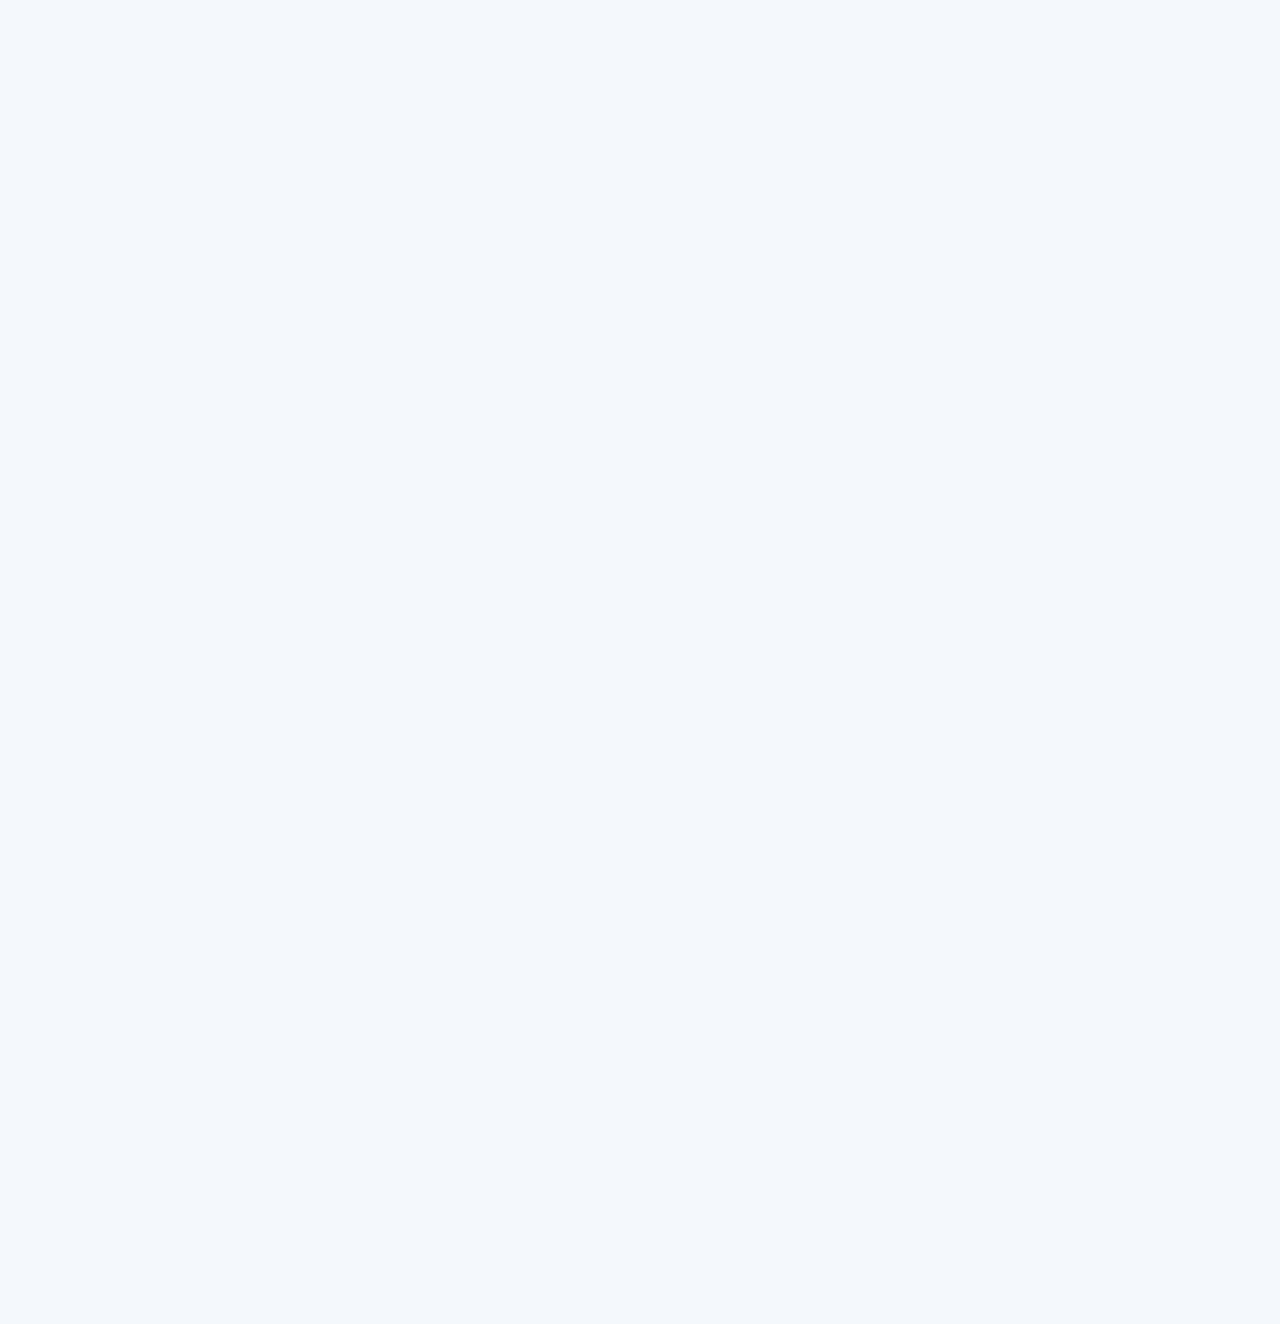
==== index.html @ 19a6a224 "Show remaining full simulation attempts on dashboard" ====
<!doctype html><html lang="ar" dir="rtl"><head><meta charset="utf-8"><meta http-equiv="Cache-Control" content="no-cache, no-store, must-revalidate"><meta name="viewport" content="width=device-width,initial-scale=1"><title>محاكي القدرات</title><script src="https://cdn.jsdelivr.net/npm/@supabase/supabase-js@2"></script><script src="supabase-config.js"></script><style>*{box-sizing:border-box}body{margin:0;background:#f4f8fc;color:#102a56;font-family:system-ui,-apple-system,"Segoe UI",Tahoma,sans-serif}.app{visibility:hidden;max-width:1050px;margin:auto;padding:18px}.app.ready{visibility:visible}.top{display:flex;justify-content:space-between;align-items:center;gap:18px;padding:10px 6px 22px}.student{display:flex;align-items:center;gap:11px;color:#102a56;text-decoration:none}.avatar{width:54px;height:54px;border-radius:50%;background:#dcecff;display:grid;place-items:center;font-size:27px}.student b,.brand b{display:block;font-size:21px}.student small,.brand small{color:#66758f;font-size:15px}.studentName{font-size:13px;color:#173866;margin-top:3px;font-weight:700}.brand{display:flex;align-items:center;gap:12px;text-align:left;direction:ltr}.logo{width:62px;height:62px;border-radius:17px;background:#0f4b91;color:#fff;display:grid;place-items:center;font-size:34px;font-weight:900}.panel{background:#fff;border:1px solid #dbe6f1;border-radius:22px;padding:22px;margin-bottom:18px;box-shadow:0 6px 22px rgba(30,70,120,.05)}.panel h1,.panel h2{margin:0 0 7px}.lead{color:#66758f;margin:0 0 20px}.cards{display:grid;grid-template-columns:1fr 1fr;gap:14px}.card{position:relative;border-radius:18px;padding:22px 18px;border:1px solid #d7e5f5;text-align:center;background:#f1f7ff;display:flex;flex-direction:column}.training{background:#effbf5;border-color:#caeedb}.quick{background:#fff9eb;border-color:#f4dfa4}.results{background:#f7f4ff;border-color:#ddd3fb}.subscribe{background:#fff4f6;border-color:#f4cbd4;grid-column:1/-1}.icon{height:48px;display:flex;align-items:center;justify-content:center;font-size:40px;line-height:1;margin:0 auto 5px}.card h2{font-size:23px;margin:7px 0}.card p{color:#64748b;margin:5px 0 17px;line-height:1.7}.allowance{display:none;margin:-7px 0 14px;font-size:13px;font-weight:900;color:#168153}.allowance.show{display:block}.allowance.zero{color:#c62828}.btn{display:block;padding:13px;border-radius:12px;background:#164f94;color:#fff;text-decoration:none;font-weight:800;font-size:17px;margin-top:auto}.btn.disabled{background:#94a3b8;pointer-events:none}.training .btn{background:#168153}.quick .btn{background:#c68400}.results .btn{background:#5433a6}.subscribe .btn{background:#d92d4f}.badge{position:absolute;top:12px;left:12px;padding:6px 9px;border-radius:999px;font-size:12px;font-weight:900}.badge.pending{visibility:hidden}.paid{background:#e9324e;color:#fff}.free,.unlocked{background:#14a166;color:#fff}.subHead{display:flex;justify-content:space-between;align-items:center;gap:10px}.status{padding:7px 12px;border-radius:999px;background:#eef2f7;font-weight:800}.status.active{background:#dcfce7;color:#166534}.subGrid{display:grid;grid-template-columns:1fr 1fr;gap:12px;margin-top:17px}.subItem{background:#f7faff;border:1px solid #deebf7;border-radius:14px;padding:15px}.subItem small{display:block;color:#718096;margin-bottom:5px}.subNote{margin:16px 0 0;color:#66758f}footer{text-align:center;padding:5px 0 25px}footer a{color:#8290a5;text-decoration:none;font-size:13px}@media(max-width:650px){.app{padding:12px}.top{padding:6px 2px 15px}.brand b{font-size:18px}.brand small{font-size:12px}.logo{width:50px;height:50px;font-size:28px}.student b{font-size:17px}.avatar{width:46px;height:46px}.panel{padding:15px;border-radius:18px}.cards{gap:9px}.card{padding:18px 10px 12px}.card h2{font-size:17px}.card p{font-size:13px;margin-bottom:12px}.allowance{font-size:11px;margin:-5px 0 10px}.icon{height:38px;font-size:31px;margin-bottom:5px}.btn{font-size:14px;padding:11px 7px}.badge{font-size:10px;top:8px;left:8px}.subGrid{grid-template-columns:1fr 1fr}}</style></head><body><main id="app" class="app"><header class="top"><a class="student" href="account.html"><span class="avatar">👤</span><span><b>مرحباً بك</b><div id="studentName" class="studentName">الطالب</div><small>حالة اشتراك الطالب</small></span></a><div class="brand"><span class="logo">▥</span><span><b>محاكي القدرات</b><small>تدرّب بذكاء لتحقيق طموحك</small></span></div></header><section class="panel"><h1>ابدأ الاختبار والتدريب</h1><p class="lead">اختر ما يناسبك وابدأ رحلتك نحو التفوق.</p><div class="cards"><article class="card"><span id="mockBadge" class="badge pending"></span><div class="icon">📝</div><h2>المحاكاة الكاملة</h2><p>٩٦ سؤالًا · ١٠٠ دقيقة<br>محاكاة لاختبار القدرات الحقيقي</p><div id="mockAllowance" class="allowance"></div><a id="mockBtn" class="btn" href="exam-v29.html?v=27&type=mock&total=96&minutes=100&fresh=1">ابدأ المحاكاة الكاملة</a></article><article class="card training"><span id="trainingBadge" class="badge pending"></span><div class="icon">🎯</div><h2>التدريب القصير</h2><p>٣٠ سؤالًا<br>تدريب تفاعلي مع الحلول المباشرة</p><a class="btn" href="training.html?v=2026090710">ابدأ التدريب القصير</a></article><article class="card quick"><span class="badge free">✓ مجاني</span><div class="icon">⚡</div><h2>التجربة السريعة</h2><p>٨ أسئلة · ٥ دقائق<br>تجربة مجانية</p><a class="btn" href="exam-v29.html?v=27&type=mock&total=8&minutes=5&mode=devquick&fresh=1">ابدأ التجربة السريعة</a></article><article class="card results"><div class="icon">📊</div><h2>النتائج السابقة</h2><p>شاهد درجات اختباراتك السابقة<br>وتابع مستوى تقدمك</p><a class="btn" href="student-results.html">عرض النتائج</a></article><article class="card subscribe"><div class="icon">👑</div><h2>باقات الاشتراك</h2><p>اختر الباقة الشهرية المناسبة لك: الأساسية أو المتقدمة أو الاحترافية.</p><a class="btn" href="subscription.html">عرض الباقات</a></article></div></section><section class="panel"><div class="subHead"><div><h2>الاشتراك الحالي</h2><span id="subText" class="lead">جاري تحميل بيانات الاشتراك...</span></div><span id="status" class="status">—</span></div><div class="subGrid"><div class="subItem"><small>الخطة الحالية</small><b id="plan">—</b></div><div class="subItem"><small>تاريخ الانتهاء</small><b id="ends">—</b></div></div><p id="subNote" class="subNote"></p></section><footer><a href="admin.html">دخول المالك</a></footer></main><script>(async()=>{const db=window.getQudratSupabase();const {data:{session}}=await db.auth.getSession();if(!session||session.user?.is_anonymous){location.replace('login.html');return}const user=session.user;const cacheKey='qudrat-sub-'+user.id;const plans={free:'مجاني',monthly:'شهري',quarterly:'٣ أشهر',yearly:'سنوي',basic:'الأساسية',advanced:'المتقدمة',pro:'الاحترافية'};function paintSub(s){const active=s?.status==='active'&&(!s.ends_at||new Date(s.ends_at)>new Date());for(const id of ['mockBadge','trainingBadge']){const el=document.getElementById(id);el.textContent=active?'🔓 مشترك':'🔒 للمشتركين';el.className='badge '+(active?'unlocked':'paid')}document.getElementById('status').textContent=active?'فعّال':'غير مشترك';document.getElementById('status').className='status'+(active?' active':'');document.getElementById('plan').textContent=plans[s?.plan]||'مجاني';document.getElementById('ends').textContent=s?.ends_at?new Intl.DateTimeFormat('ar-SA',{dateStyle:'medium'}).format(new Date(s.ends_at)):'—';document.getElementById('subText').textContent=active?'اشتراكك فعّال':'يمكنك استخدام التجربة المجانية';document.getElementById('subNote').textContent=active?'يمكنك استخدام مزايا باقتك طوال فترة الاشتراك.':'اختر إحدى الباقات الشهرية للوصول إلى المحاكاة الكاملة والتدريب.'}function paintAllowance(a){const el=document.getElementById('mockAllowance'),btn=document.getElementById('mockBtn');el.className='allowance';btn.classList.remove('disabled');if(a?.unlimited){el.textContent='محاولات غير محدودة';el.classList.add('show');return}if(a?.plan==='advanced'){const r=Number(a.remaining||0);el.textContent=`متبقي ${r} من ٤ محاولات`;el.classList.add('show');if(r<=0){el.classList.add('zero');btn.classList.add('disabled');if(a.next_reset){const d=new Intl.DateTimeFormat('ar-SA',{dateStyle:'medium',timeStyle:'short'}).format(new Date(a.next_reset));el.textContent=`انتهت المحاولات · تتجدد ${d}`}}return}if(a?.plan==='basic'){el.textContent='المحاكاة الكاملة متاحة في المتقدمة والاحترافية';el.classList.add('show');btn.classList.add('disabled')}}let cached=null;try{cached=JSON.parse(localStorage.getItem(cacheKey)||'null')}catch(e){}if(cached)paintSub(cached);let name=user.user_metadata?.full_name||user.user_metadata?.name||(user.email||'الطالب').split('@')[0];document.getElementById('studentName').textContent=name;document.getElementById('app').classList.add('ready');const profilePromise=db.from('student_profiles').select('*').eq('user_id',user.id).maybeSingle();const subPromise=db.from('subscriptions').select('status,plan,ends_at').eq('user_id',user.id).maybeSingle();const allowancePromise=db.rpc('full_mock_allowance_status');const [profileResult,subResult,allowanceResult]=await Promise.all([profilePromise,subPromise,allowancePromise]);const p=profileResult.data;if(p){name=p.full_name||p.name||name;document.getElementById('studentName').textContent=name}const s=subResult.data;paintSub(s);if(!allowanceResult.error)paintAllowance(allowanceResult.data);try{if(s)localStorage.setItem(cacheKey,JSON.stringify(s));else localStorage.removeItem(cacheKey)}catch(e){}})();</script></body></html>
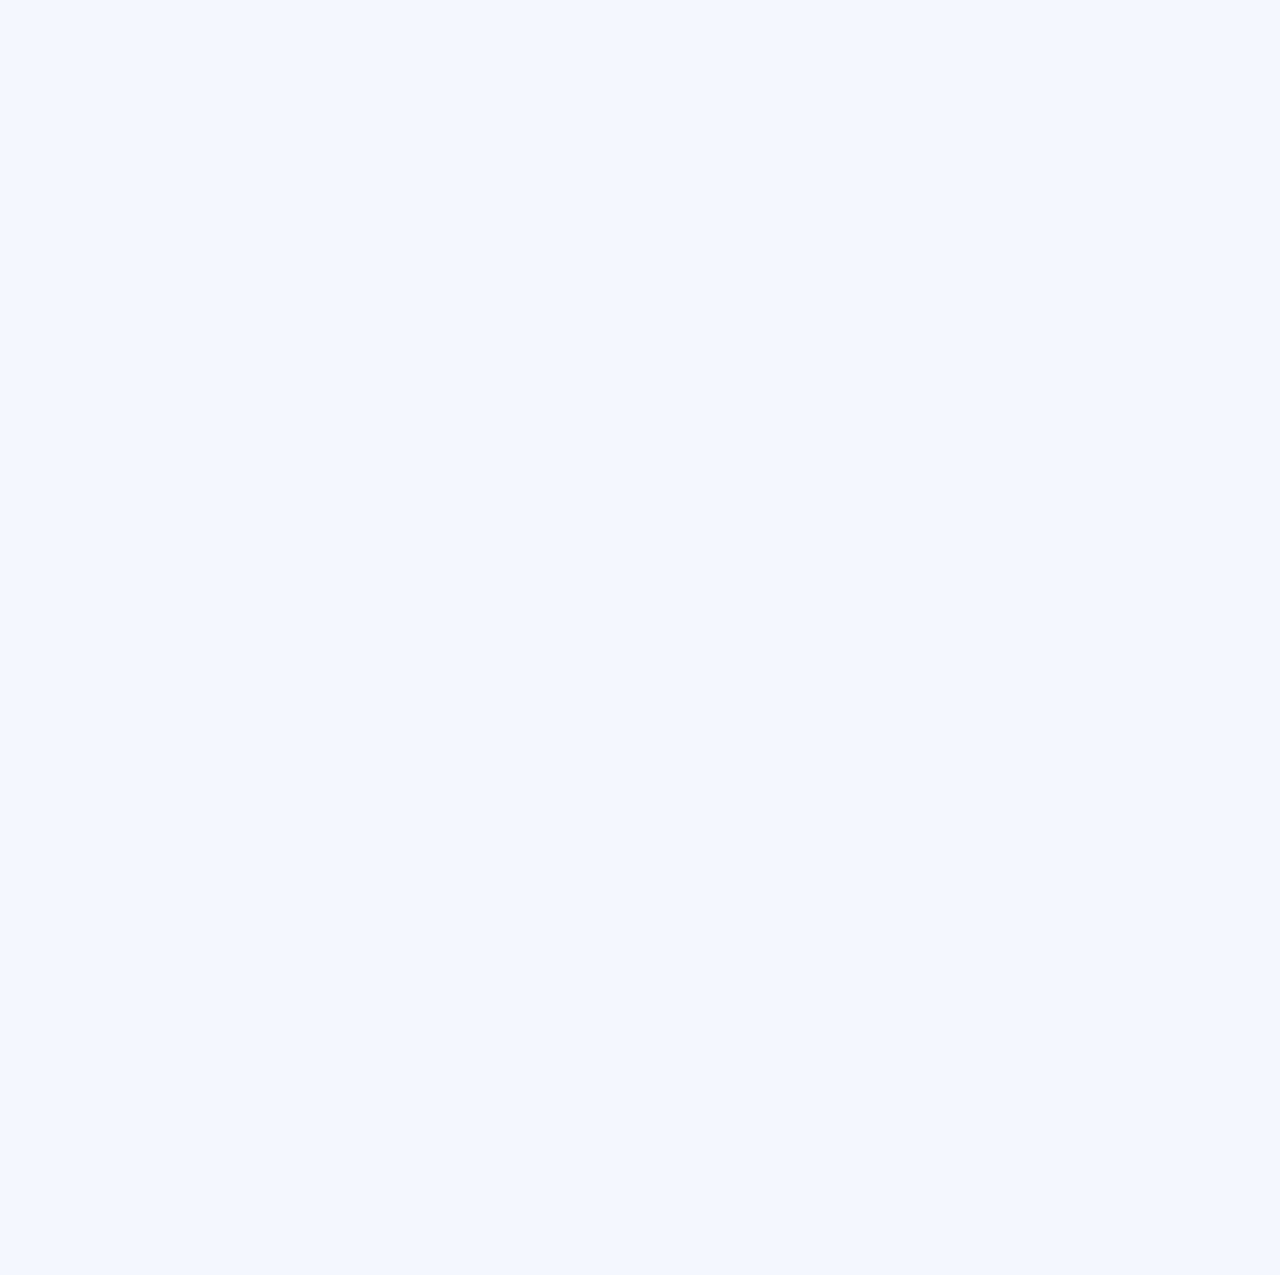
==== commit 0c54cca1: "Show owner link only to owner account" ====
--- a/index.html
+++ b/index.html
@@ -1 +1 @@
-<!doctype html><html lang="ar" dir="rtl"><head><meta charset="utf-8"><meta http-equiv="Cache-Control" content="no-cache, no-store, must-revalidate"><meta name="viewport" content="width=device-width,initial-scale=1"><title>محاكي القدرات</title><script src="https://cdn.jsdelivr.net/npm/@supabase/supabase-js@2"></script><script src="supabase-config.js"></script><style>*{box-sizing:border-box}body{margin:0;background:#f4f8fc;color:#102a56;font-family:system-ui,-apple-system,"Segoe UI",Tahoma,sans-serif}.app{visibility:hidden;max-width:1050px;margin:auto;padding:18px}.app.ready{visibility:visible}.top{display:flex;justify-content:space-between;align-items:center;gap:18px;padding:10px 6px 22px}.student{display:flex;align-items:center;gap:11px;color:#102a56;text-decoration:none}.avatar{width:54px;height:54px;border-radius:50%;background:#dcecff;display:grid;place-items:center;font-size:27px}.student b,.brand b{display:block;font-size:21px}.student small,.brand small{color:#66758f;font-size:15px}.studentName{font-size:13px;color:#173866;margin-top:3px;font-weight:700}.brand{display:flex;align-items:center;gap:12px;text-align:left;direction:ltr}.logo{width:62px;height:62px;border-radius:17px;background:#0f4b91;color:#fff;display:grid;place-items:center;font-size:34px;font-weight:900}.panel{background:#fff;border:1px solid #dbe6f1;border-radius:22px;padding:22px;margin-bottom:18px;box-shadow:0 6px 22px rgba(30,70,120,.05)}.panel h1,.panel h2{margin:0 0 7px}.lead{color:#66758f;margin:0 0 20px}.cards{display:grid;grid-template-columns:1fr 1fr;gap:14px}.card{position:relative;border-radius:18px;padding:22px 18px;border:1px solid #d7e5f5;text-align:center;background:#f1f7ff;display:flex;flex-direction:column}.training{background:#effbf5;border-color:#caeedb}.quick{background:#fff9eb;border-color:#f4dfa4}.results{background:#f7f4ff;border-color:#ddd3fb}.subscribe{background:#fff4f6;border-color:#f4cbd4;grid-column:1/-1}.icon{height:48px;display:flex;align-items:center;justify-content:center;font-size:40px;line-height:1;margin:0 auto 5px}.card h2{font-size:23px;margin:7px 0}.card p{color:#64748b;margin:5px 0 17px;line-height:1.7}.allowance{display:none;margin:-7px 0 14px;font-size:13px;font-weight:900;color:#168153}.allowance.show{display:block}.allowance.zero{color:#c62828}.btn{display:block;padding:13px;border-radius:12px;background:#164f94;color:#fff;text-decoration:none;font-weight:800;font-size:17px;margin-top:auto}.btn.disabled{background:#94a3b8;pointer-events:none}.training .btn{background:#168153}.quick .btn{background:#c68400}.results .btn{background:#5433a6}.subscribe .btn{background:#d92d4f}.badge{position:absolute;top:12px;left:12px;padding:6px 9px;border-radius:999px;font-size:12px;font-weight:900}.badge.pending{visibility:hidden}.paid{background:#e9324e;color:#fff}.free,.unlocked{background:#14a166;color:#fff}.subHead{display:flex;justify-content:space-between;align-items:center;gap:10px}.status{padding:7px 12px;border-radius:999px;background:#eef2f7;font-weight:800}.status.active{background:#dcfce7;color:#166534}.subGrid{display:grid;grid-template-columns:1fr 1fr;gap:12px;margin-top:17px}.subItem{background:#f7faff;border:1px solid #deebf7;border-radius:14px;padding:15px}.subItem small{display:block;color:#718096;margin-bottom:5px}.subNote{margin:16px 0 0;color:#66758f}footer{text-align:center;padding:5px 0 25px}footer a{color:#8290a5;text-decoration:none;font-size:13px}@media(max-width:650px){.app{padding:12px}.top{padding:6px 2px 15px}.brand b{font-size:18px}.brand small{font-size:12px}.logo{width:50px;height:50px;font-size:28px}.student b{font-size:17px}.avatar{width:46px;height:46px}.panel{padding:15px;border-radius:18px}.cards{gap:9px}.card{padding:18px 10px 12px}.card h2{font-size:17px}.card p{font-size:13px;margin-bottom:12px}.allowance{font-size:11px;margin:-5px 0 10px}.icon{height:38px;font-size:31px;margin-bottom:5px}.btn{font-size:14px;padding:11px 7px}.badge{font-size:10px;top:8px;left:8px}.subGrid{grid-template-columns:1fr 1fr}}</style></head><body><main id="app" class="app"><header class="top"><a class="student" href="account.html"><span class="avatar">👤</span><span><b>مرحباً بك</b><div id="studentName" class="studentName">الطالب</div><small>حالة اشتراك الطالب</small></span></a><div class="brand"><span class="logo">▥</span><span><b>محاكي القدرات</b><small>تدرّب بذكاء لتحقيق طموحك</small></span></div></header><section class="panel"><h1>ابدأ الاختبار والتدريب</h1><p class="lead">اختر ما يناسبك وابدأ رحلتك نحو التفوق.</p><div class="cards"><article class="card"><span id="mockBadge" class="badge pending"></span><div class="icon">📝</div><h2>المحاكاة الكاملة</h2><p>٩٦ سؤالًا · ١٠٠ دقيقة<br>محاكاة لاختبار القدرات الحقيقي</p><div id="mockAllowance" class="allowance"></div><a id="mockBtn" class="btn" href="exam-v29.html?v=27&type=mock&total=96&minutes=100&fresh=1">ابدأ المحاكاة الكاملة</a></article><article class="card training"><span id="trainingBadge" class="badge pending"></span><div class="icon">🎯</div><h2>التدريب القصير</h2><p>٣٠ سؤالًا<br>تدريب تفاعلي مع الحلول المباشرة</p><a class="btn" href="training.html?v=2026090710">ابدأ التدريب القصير</a></article><article class="card quick"><span class="badge free">✓ مجاني</span><div class="icon">⚡</div><h2>التجربة السريعة</h2><p>٨ أسئلة · ٥ دقائق<br>تجربة مجانية</p><a class="btn" href="exam-v29.html?v=27&type=mock&total=8&minutes=5&mode=devquick&fresh=1">ابدأ التجربة السريعة</a></article><article class="card results"><div class="icon">📊</div><h2>النتائج السابقة</h2><p>شاهد درجات اختباراتك السابقة<br>وتابع مستوى تقدمك</p><a class="btn" href="student-results.html">عرض النتائج</a></article><article class="card subscribe"><div class="icon">👑</div><h2>باقات الاشتراك</h2><p>اختر الباقة الشهرية المناسبة لك: الأساسية أو المتقدمة أو الاحترافية.</p><a class="btn" href="subscription.html">عرض الباقات</a></article></div></section><section class="panel"><div class="subHead"><div><h2>الاشتراك الحالي</h2><span id="subText" class="lead">جاري تحميل بيانات الاشتراك...</span></div><span id="status" class="status">—</span></div><div class="subGrid"><div class="subItem"><small>الخطة الحالية</small><b id="plan">—</b></div><div class="subItem"><small>تاريخ الانتهاء</small><b id="ends">—</b></div></div><p id="subNote" class="subNote"></p></section><footer><a href="admin.html">دخول المالك</a></footer></main><script>(async()=>{const db=window.getQudratSupabase();const {data:{session}}=await db.auth.getSession();if(!session||session.user?.is_anonymous){location.replace('login.html');return}const user=session.user;const cacheKey='qudrat-sub-'+user.id;const plans={free:'مجاني',monthly:'شهري',quarterly:'٣ أشهر',yearly:'سنوي',basic:'الأساسية',advanced:'المتقدمة',pro:'الاحترافية'};function paintSub(s){const active=s?.status==='active'&&(!s.ends_at||new Date(s.ends_at)>new Date());for(const id of ['mockBadge','trainingBadge']){const el=document.getElementById(id);el.textContent=active?'🔓 مشترك':'🔒 للمشتركين';el.className='badge '+(active?'unlocked':'paid')}document.getElementById('status').textContent=active?'فعّال':'غير مشترك';document.getElementById('status').className='status'+(active?' active':'');document.getElementById('plan').textContent=plans[s?.plan]||'مجاني';document.getElementById('ends').textContent=s?.ends_at?new Intl.DateTimeFormat('ar-SA',{dateStyle:'medium'}).format(new Date(s.ends_at)):'—';document.getElementById('subText').textContent=active?'اشتراكك فعّال':'يمكنك استخدام التجربة المجانية';document.getElementById('subNote').textContent=active?'يمكنك استخدام مزايا باقتك طوال فترة الاشتراك.':'اختر إحدى الباقات الشهرية للوصول إلى المحاكاة الكاملة والتدريب.'}function paintAllowance(a){const el=document.getElementById('mockAllowance'),btn=document.getElementById('mockBtn');el.className='allowance';btn.classList.remove('disabled');if(a?.unlimited){el.textContent='محاولات غير محدودة';el.classList.add('show');return}if(a?.plan==='advanced'){const r=Number(a.remaining||0);el.textContent=`متبقي ${r} من ٤ محاولات`;el.classList.add('show');if(r<=0){el.classList.add('zero');btn.classList.add('disabled');if(a.next_reset){const d=new Intl.DateTimeFormat('ar-SA',{dateStyle:'medium',timeStyle:'short'}).format(new Date(a.next_reset));el.textContent=`انتهت المحاولات · تتجدد ${d}`}}return}if(a?.plan==='basic'){el.textContent='المحاكاة الكاملة متاحة في المتقدمة والاحترافية';el.classList.add('show');btn.classList.add('disabled')}}let cached=null;try{cached=JSON.parse(localStorage.getItem(cacheKey)||'null')}catch(e){}if(cached)paintSub(cached);let name=user.user_metadata?.full_name||user.user_metadata?.name||(user.email||'الطالب').split('@')[0];document.getElementById('studentName').textContent=name;document.getElementById('app').classList.add('ready');const profilePromise=db.from('student_profiles').select('*').eq('user_id',user.id).maybeSingle();const subPromise=db.from('subscriptions').select('status,plan,ends_at').eq('user_id',user.id).maybeSingle();const allowancePromise=db.rpc('full_mock_allowance_status');const [profileResult,subResult,allowanceResult]=await Promise.all([profilePromise,subPromise,allowancePromise]);const p=profileResult.data;if(p){name=p.full_name||p.name||name;document.getElementById('studentName').textContent=name}const s=subResult.data;paintSub(s);if(!allowanceResult.error)paintAllowance(allowanceResult.data);try{if(s)localStorage.setItem(cacheKey,JSON.stringify(s));else localStorage.removeItem(cacheKey)}catch(e){}})();</script></body></html>+<!doctype html><html lang="ar" dir="rtl"><head><meta charset="utf-8"><meta http-equiv="Cache-Control" content="no-cache, no-store, must-revalidate"><meta name="viewport" content="width=device-width,initial-scale=1"><title>محاكي القدرات</title><script src="https://cdn.jsdelivr.net/npm/@supabase/supabase-js@2"></script><script src="supabase-config.js"></script><style>*{box-sizing:border-box}body{margin:0;background:#f4f8fc;color:#102a56;font-family:system-ui,-apple-system,"Segoe UI",Tahoma,sans-serif}.app{visibility:hidden;max-width:1050px;margin:auto;padding:18px}.app.ready{visibility:visible}.top{display:flex;justify-content:space-between;align-items:center;gap:18px;padding:10px 6px 22px}.student{display:flex;align-items:center;gap:11px;color:#102a56;text-decoration:none}.avatar{width:54px;height:54px;border-radius:50%;background:#dcecff;display:grid;place-items:center;font-size:27px}.student b,.brand b{display:block;font-size:21px}.student small,.brand small{color:#66758f;font-size:15px}.studentName{font-size:13px;color:#173866;margin-top:3px;font-weight:700}.brand{display:flex;align-items:center;gap:12px;text-align:left;direction:ltr}.logo{width:62px;height:62px;border-radius:17px;background:#0f4b91;color:#fff;display:grid;place-items:center;font-size:34px;font-weight:900}.panel{background:#fff;border:1px solid #dbe6f1;border-radius:22px;padding:22px;margin-bottom:18px;box-shadow:0 6px 22px rgba(30,70,120,.05)}.panel h1,.panel h2{margin:0 0 7px}.lead{color:#66758f;margin:0 0 20px}.cards{display:grid;grid-template-columns:1fr 1fr;gap:14px}.card{position:relative;border-radius:18px;padding:22px 18px;border:1px solid #d7e5f5;text-align:center;background:#f1f7ff;display:flex;flex-direction:column}.training{background:#effbf5;border-color:#caeedb}.quick{background:#fff9eb;border-color:#f4dfa4}.results{background:#f7f4ff;border-color:#ddd3fb}.subscribe{background:#fff4f6;border-color:#f4cbd4;grid-column:1/-1}.icon{height:48px;display:flex;align-items:center;justify-content:center;font-size:40px;line-height:1;margin:0 auto 5px}.card h2{font-size:23px;margin:7px 0}.card p{color:#64748b;margin:5px 0 17px;line-height:1.7}.allowance{display:none;margin:-7px 0 14px;font-size:13px;font-weight:900;color:#168153}.allowance.show{display:block}.allowance.zero{color:#c62828}.btn{display:block;padding:13px;border-radius:12px;background:#164f94;color:#fff;text-decoration:none;font-weight:800;font-size:17px;margin-top:auto}.btn.disabled{background:#94a3b8;pointer-events:none}.training .btn{background:#168153}.quick .btn{background:#c68400}.results .btn{background:#5433a6}.subscribe .btn{background:#d92d4f}.badge{position:absolute;top:12px;left:12px;padding:6px 9px;border-radius:999px;font-size:12px;font-weight:900}.badge.pending{visibility:hidden}.badge.subscribeBadge{color:#fff;text-decoration:none;cursor:pointer}.paid{background:#e9324e;color:#fff}.free,.unlocked{background:#14a166;color:#fff}.subHead{display:flex;justify-content:space-between;align-items:center;gap:10px}.status{padding:7px 12px;border-radius:999px;background:#eef2f7;font-weight:800}.status.active{background:#dcfce7;color:#166534}.subGrid{display:grid;grid-template-columns:1fr 1fr;gap:12px;margin-top:17px}.subItem{background:#f7faff;border:1px solid #deebf7;border-radius:14px;padding:15px}.subItem small{display:block;color:#718096;margin-bottom:5px}.subNote{margin:16px 0 0;color:#66758f}footer{text-align:center;padding:5px 0 25px}footer a{color:#8290a5;text-decoration:none;font-size:13px}@media(max-width:650px){.app{padding:12px}.top{padding:6px 2px 15px}.brand b{font-size:18px}.brand small{font-size:12px}.logo{width:50px;height:50px;font-size:28px}.student b{font-size:17px}.avatar{width:46px;height:46px}.panel{padding:15px;border-radius:18px}.cards{gap:9px}.card{padding:18px 10px 12px}.card h2{font-size:17px}.card p{font-size:13px;margin-bottom:12px}.allowance{font-size:11px;margin:-5px 0 10px}.icon{height:38px;font-size:31px;margin-bottom:5px}.btn{font-size:14px;padding:11px 7px}.badge{font-size:10px;top:8px;left:8px}.subGrid{grid-template-columns:1fr 1fr}}</style></head><body><main id="app" class="app"><header class="top"><a class="student" href="account.html"><span class="avatar">👤</span><span><b>مرحباً بك</b><div id="studentName" class="studentName">الطالب</div><small>حالة اشتراك الطالب</small></span></a><div class="brand"><span class="logo">▥</span><span><b>محاكي القدرات</b><small>تدرّب بذكاء لتحقيق طموحك</small></span></div></header><section class="panel"><h1>ابدأ الاختبار والتدريب</h1><p class="lead">اختر ما يناسبك وابدأ رحلتك نحو التفوق.</p><div class="cards"><article class="card"><a id="mockBadge" class="badge pending" href="subscription.html"></a><div class="icon">📝</div><h2>المحاكاة الكاملة</h2><p>٩٦ سؤالًا · ١٠٠ دقيقة<br>محاكاة لاختبار القدرات الحقيقي</p><div id="mockAllowance" class="allowance"></div><a id="mockBtn" class="btn" href="exam-v29.html?v=27&type=mock&total=96&minutes=100&fresh=1">ابدأ المحاكاة الكاملة</a></article><article class="card training"><a id="trainingBadge" class="badge pending" href="subscription.html"></a><div class="icon">🎯</div><h2>التدريب القصير</h2><p>٣٠ سؤالًا<br>تدريب تفاعلي مع الحلول المباشرة</p><a class="btn" href="training.html?v=2026090710">ابدأ التدريب القصير</a></article><article class="card quick"><span class="badge free">✓ مجاني</span><div class="icon">⚡</div><h2>التجربة السريعة</h2><p>٨ أسئلة · ٥ دقائق<br>تجربة مجانية</p><a class="btn" href="exam-v29.html?v=27&type=mock&total=8&minutes=5&mode=devquick&fresh=1">ابدأ التجربة السريعة</a></article><article class="card results"><div class="icon">📊</div><h2>النتائج السابقة</h2><p>شاهد درجات اختباراتك السابقة<br>وتابع مستوى تقدمك</p><a class="btn" href="student-results.html">عرض النتائج</a></article><article class="card subscribe"><div class="icon">👑</div><h2>باقات الاشتراك</h2><p>اختر الباقة الشهرية المناسبة لك: الأساسية أو المتقدمة أو الاحترافية.</p><a class="btn" href="subscription.html">عرض الباقات</a></article></div></section><section class="panel"><div class="subHead"><div><h2>الاشتراك الحالي</h2><span id="subText" class="lead">جاري تحميل بيانات الاشتراك...</span></div><span id="status" class="status">—</span></div><div class="subGrid"><div class="subItem"><small>الخطة الحالية</small><b id="plan">—</b></div><div class="subItem"><small>تاريخ الانتهاء</small><b id="ends">—</b></div></div><p id="subNote" class="subNote"></p></section><footer id="ownerFooter" hidden><a href="admin.html">دخول المالك</a></footer></main><script>(async()=>{const db=window.getQudratSupabase();const {data:{session}}=await db.auth.getSession();if(!session||session.user?.is_anonymous){location.replace('login.html');return}const user=session.user;if(user.id==='be123aa6-84a0-48d0-8253-5c773e2677a3')document.getElementById('ownerFooter').hidden=false;const cacheKey='qudrat-sub-'+user.id;const plans={free:'مجاني',monthly:'شهري',quarterly:'٣ أشهر',yearly:'سنوي',basic:'الأساسية',advanced:'المتقدمة',pro:'الاحترافية'};function paintSub(s){const active=s?.status==='active'&&(!s.ends_at||new Date(s.ends_at)>new Date());for(const id of ['mockBadge','trainingBadge']){const el=document.getElementById(id);el.textContent=active?'🔓 مشترك':'🔒 اشترك الآن';el.className='badge '+(active?'unlocked':'paid subscribeBadge');if(active){el.removeAttribute('href');el.style.cursor='default'}else{el.setAttribute('href','subscription.html');el.style.cursor='pointer'}}document.getElementById('status').textContent=active?'فعّال':'غير مشترك';document.getElementById('status').className='status'+(active?' active':'');document.getElementById('plan').textContent=plans[s?.plan]||'مجاني';document.getElementById('ends').textContent=s?.ends_at?new Intl.DateTimeFormat('ar-SA',{dateStyle:'medium'}).format(new Date(s.ends_at)):'—';document.getElementById('subText').textContent=active?'اشتراكك فعّال':'يمكنك استخدام التجربة المجانية';document.getElementById('subNote').textContent=active?'يمكنك استخدام مزايا باقتك طوال فترة الاشتراك.':'اختر إحدى الباقات الشهرية للوصول إلى المحاكاة الكاملة والتدريب.'}function paintAllowance(a){const el=document.getElementById('mockAllowance'),btn=document.getElementById('mockBtn');el.className='allowance';btn.classList.remove('disabled');if(a?.unlimited){el.textContent='محاولات غير محدودة';el.classList.add('show');return}if(a?.plan==='advanced'){const r=Number(a.remaining||0);el.textContent=`متبقي ${r} من ٤ محاولات`;el.classList.add('show');if(r<=0){el.classList.add('zero');btn.classList.add('disabled');if(a.next_reset){const d=new Intl.DateTimeFormat('ar-SA',{dateStyle:'medium',timeStyle:'short'}).format(new Date(a.next_reset));el.textContent=`انتهت المحاولات · تتجدد ${d}`}}return}if(a?.plan==='basic'){el.textContent='المحاكاة الكاملة متاحة في المتقدمة والاحترافية';el.classList.add('show');btn.classList.add('disabled')}}let cached=null;try{cached=JSON.parse(localStorage.getItem(cacheKey)||'null')}catch(e){}if(cached)paintSub(cached);let name=user.user_metadata?.full_name||user.user_metadata?.name||(user.email||'الطالب').split('@')[0];document.getElementById('studentName').textContent=name;document.getElementById('app').classList.add('ready');const profilePromise=db.from('student_profiles').select('*').eq('user_id',user.id).maybeSingle();const subPromise=db.from('subscriptions').select('status,plan,ends_at').eq('user_id',user.id).maybeSingle();const allowancePromise=db.rpc('full_mock_allowance_status');const [profileResult,subResult,allowanceResult]=await Promise.all([profilePromise,subPromise,allowancePromise]);const p=profileResult.data;if(p){name=p.full_name||p.name||name;document.getElementById('studentName').textContent=name}const s=subResult.data;paintSub(s);if(!allowanceResult.error)paintAllowance(allowanceResult.data);try{if(s)localStorage.setItem(cacheKey,JSON.stringify(s));else localStorage.removeItem(cacheKey)}catch(e){}})();</script></body></html>
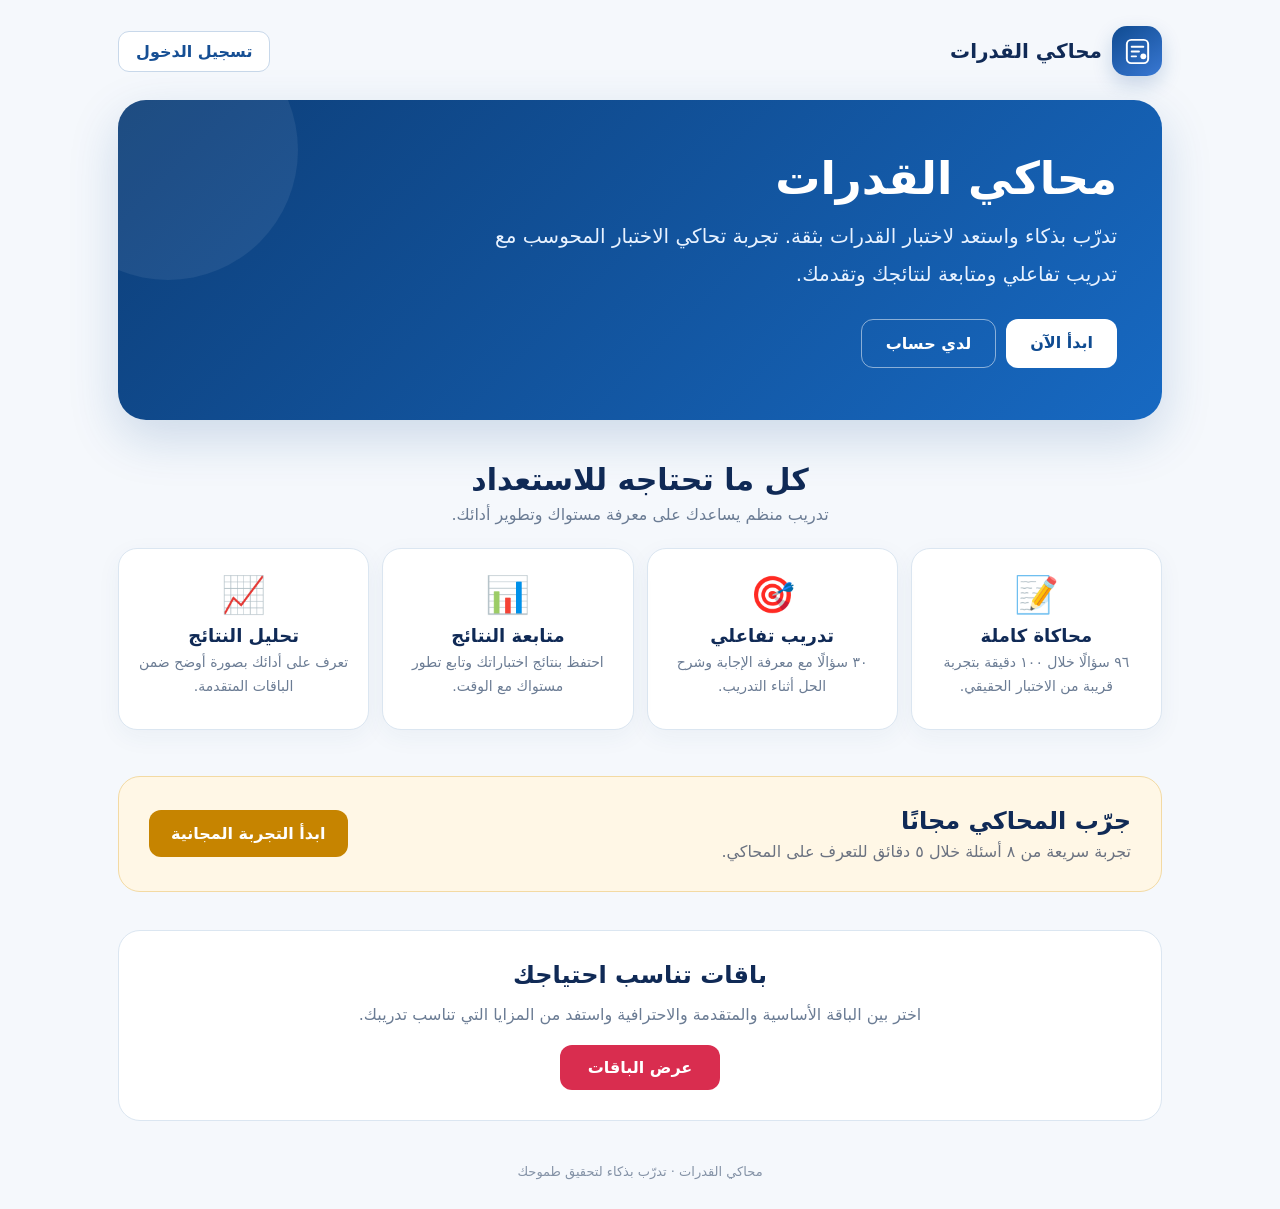
==== commit aea1ae53: "Create public landing page for Qudrat simulator" ====
--- a/index.html
+++ b/index.html
@@ -1 +1 @@
-<!doctype html><html lang="ar" dir="rtl"><head><meta charset="utf-8"><meta http-equiv="Cache-Control" content="no-cache, no-store, must-revalidate"><meta name="viewport" content="width=device-width,initial-scale=1"><title>محاكي القدرات</title><script src="https://cdn.jsdelivr.net/npm/@supabase/supabase-js@2"></script><script src="supabase-config.js"></script><style>*{box-sizing:border-box}body{margin:0;background:#f4f8fc;color:#102a56;font-family:system-ui,-apple-system,"Segoe UI",Tahoma,sans-serif}.app{visibility:hidden;max-width:1050px;margin:auto;padding:18px}.app.ready{visibility:visible}.top{display:flex;justify-content:space-between;align-items:center;gap:18px;padding:10px 6px 22px}.student{display:flex;align-items:center;gap:11px;color:#102a56;text-decoration:none}.avatar{width:54px;height:54px;border-radius:50%;background:#dcecff;display:grid;place-items:center;font-size:27px}.student b,.brand b{display:block;font-size:21px}.student small,.brand small{color:#66758f;font-size:15px}.studentName{font-size:13px;color:#173866;margin-top:3px;font-weight:700}.brand{display:flex;align-items:center;gap:12px;text-align:left;direction:ltr}.logo{width:62px;height:62px;border-radius:17px;background:#0f4b91;color:#fff;display:grid;place-items:center;font-size:34px;font-weight:900}.panel{background:#fff;border:1px solid #dbe6f1;border-radius:22px;padding:22px;margin-bottom:18px;box-shadow:0 6px 22px rgba(30,70,120,.05)}.panel h1,.panel h2{margin:0 0 7px}.lead{color:#66758f;margin:0 0 20px}.cards{display:grid;grid-template-columns:1fr 1fr;gap:14px}.card{position:relative;border-radius:18px;padding:22px 18px;border:1px solid #d7e5f5;text-align:center;background:#f1f7ff;display:flex;flex-direction:column}.training{background:#effbf5;border-color:#caeedb}.quick{background:#fff9eb;border-color:#f4dfa4}.results{background:#f7f4ff;border-color:#ddd3fb}.subscribe{background:#fff4f6;border-color:#f4cbd4;grid-column:1/-1}.icon{height:48px;display:flex;align-items:center;justify-content:center;font-size:40px;line-height:1;margin:0 auto 5px}.card h2{font-size:23px;margin:7px 0}.card p{color:#64748b;margin:5px 0 17px;line-height:1.7}.allowance{display:none;margin:-7px 0 14px;font-size:13px;font-weight:900;color:#168153}.allowance.show{display:block}.allowance.zero{color:#c62828}.btn{display:block;padding:13px;border-radius:12px;background:#164f94;color:#fff;text-decoration:none;font-weight:800;font-size:17px;margin-top:auto}.btn.disabled{background:#94a3b8;pointer-events:none}.training .btn{background:#168153}.quick .btn{background:#c68400}.results .btn{background:#5433a6}.subscribe .btn{background:#d92d4f}.badge{position:absolute;top:12px;left:12px;padding:6px 9px;border-radius:999px;font-size:12px;font-weight:900}.badge.pending{visibility:hidden}.badge.subscribeBadge{color:#fff;text-decoration:none;cursor:pointer}.paid{background:#e9324e;color:#fff}.free,.unlocked{background:#14a166;color:#fff}.subHead{display:flex;justify-content:space-between;align-items:center;gap:10px}.status{padding:7px 12px;border-radius:999px;background:#eef2f7;font-weight:800}.status.active{background:#dcfce7;color:#166534}.subGrid{display:grid;grid-template-columns:1fr 1fr;gap:12px;margin-top:17px}.subItem{background:#f7faff;border:1px solid #deebf7;border-radius:14px;padding:15px}.subItem small{display:block;color:#718096;margin-bottom:5px}.subNote{margin:16px 0 0;color:#66758f}footer{text-align:center;padding:5px 0 25px}footer a{color:#8290a5;text-decoration:none;font-size:13px}@media(max-width:650px){.app{padding:12px}.top{padding:6px 2px 15px}.brand b{font-size:18px}.brand small{font-size:12px}.logo{width:50px;height:50px;font-size:28px}.student b{font-size:17px}.avatar{width:46px;height:46px}.panel{padding:15px;border-radius:18px}.cards{gap:9px}.card{padding:18px 10px 12px}.card h2{font-size:17px}.card p{font-size:13px;margin-bottom:12px}.allowance{font-size:11px;margin:-5px 0 10px}.icon{height:38px;font-size:31px;margin-bottom:5px}.btn{font-size:14px;padding:11px 7px}.badge{font-size:10px;top:8px;left:8px}.subGrid{grid-template-columns:1fr 1fr}}</style></head><body><main id="app" class="app"><header class="top"><a class="student" href="account.html"><span class="avatar">👤</span><span><b>مرحباً بك</b><div id="studentName" class="studentName">الطالب</div><small>حالة اشتراك الطالب</small></span></a><div class="brand"><span class="logo">▥</span><span><b>محاكي القدرات</b><small>تدرّب بذكاء لتحقيق طموحك</small></span></div></header><section class="panel"><h1>ابدأ الاختبار والتدريب</h1><p class="lead">اختر ما يناسبك وابدأ رحلتك نحو التفوق.</p><div class="cards"><article class="card"><a id="mockBadge" class="badge pending" href="subscription.html"></a><div class="icon">📝</div><h2>المحاكاة الكاملة</h2><p>٩٦ سؤالًا · ١٠٠ دقيقة<br>محاكاة لاختبار القدرات الحقيقي</p><div id="mockAllowance" class="allowance"></div><a id="mockBtn" class="btn" href="exam-v29.html?v=27&type=mock&total=96&minutes=100&fresh=1">ابدأ المحاكاة الكاملة</a></article><article class="card training"><a id="trainingBadge" class="badge pending" href="subscription.html"></a><div class="icon">🎯</div><h2>التدريب القصير</h2><p>٣٠ سؤالًا<br>تدريب تفاعلي مع الحلول المباشرة</p><a class="btn" href="training.html?v=2026090710">ابدأ التدريب القصير</a></article><article class="card quick"><span class="badge free">✓ مجاني</span><div class="icon">⚡</div><h2>التجربة السريعة</h2><p>٨ أسئلة · ٥ دقائق<br>تجربة مجانية</p><a class="btn" href="exam-v29.html?v=27&type=mock&total=8&minutes=5&mode=devquick&fresh=1">ابدأ التجربة السريعة</a></article><article class="card results"><div class="icon">📊</div><h2>النتائج السابقة</h2><p>شاهد درجات اختباراتك السابقة<br>وتابع مستوى تقدمك</p><a class="btn" href="student-results.html">عرض النتائج</a></article><article class="card subscribe"><div class="icon">👑</div><h2>باقات الاشتراك</h2><p>اختر الباقة الشهرية المناسبة لك: الأساسية أو المتقدمة أو الاحترافية.</p><a class="btn" href="subscription.html">عرض الباقات</a></article></div></section><section class="panel"><div class="subHead"><div><h2>الاشتراك الحالي</h2><span id="subText" class="lead">جاري تحميل بيانات الاشتراك...</span></div><span id="status" class="status">—</span></div><div class="subGrid"><div class="subItem"><small>الخطة الحالية</small><b id="plan">—</b></div><div class="subItem"><small>تاريخ الانتهاء</small><b id="ends">—</b></div></div><p id="subNote" class="subNote"></p></section><footer id="ownerFooter" hidden><a href="admin.html">دخول المالك</a></footer></main><script>(async()=>{const db=window.getQudratSupabase();const {data:{session}}=await db.auth.getSession();if(!session||session.user?.is_anonymous){location.replace('login.html');return}const user=session.user;if(user.id==='be123aa6-84a0-48d0-8253-5c773e2677a3')document.getElementById('ownerFooter').hidden=false;const cacheKey='qudrat-sub-'+user.id;const plans={free:'مجاني',monthly:'شهري',quarterly:'٣ أشهر',yearly:'سنوي',basic:'الأساسية',advanced:'المتقدمة',pro:'الاحترافية'};function paintSub(s){const active=s?.status==='active'&&(!s.ends_at||new Date(s.ends_at)>new Date());for(const id of ['mockBadge','trainingBadge']){const el=document.getElementById(id);el.textContent=active?'🔓 مشترك':'🔒 اشترك الآن';el.className='badge '+(active?'unlocked':'paid subscribeBadge');if(active){el.removeAttribute('href');el.style.cursor='default'}else{el.setAttribute('href','subscription.html');el.style.cursor='pointer'}}document.getElementById('status').textContent=active?'فعّال':'غير مشترك';document.getElementById('status').className='status'+(active?' active':'');document.getElementById('plan').textContent=plans[s?.plan]||'مجاني';document.getElementById('ends').textContent=s?.ends_at?new Intl.DateTimeFormat('ar-SA',{dateStyle:'medium'}).format(new Date(s.ends_at)):'—';document.getElementById('subText').textContent=active?'اشتراكك فعّال':'يمكنك استخدام التجربة المجانية';document.getElementById('subNote').textContent=active?'يمكنك استخدام مزايا باقتك طوال فترة الاشتراك.':'اختر إحدى الباقات الشهرية للوصول إلى المحاكاة الكاملة والتدريب.'}function paintAllowance(a){const el=document.getElementById('mockAllowance'),btn=document.getElementById('mockBtn');el.className='allowance';btn.classList.remove('disabled');if(a?.unlimited){el.textContent='محاولات غير محدودة';el.classList.add('show');return}if(a?.plan==='advanced'){const r=Number(a.remaining||0);el.textContent=`متبقي ${r} من ٤ محاولات`;el.classList.add('show');if(r<=0){el.classList.add('zero');btn.classList.add('disabled');if(a.next_reset){const d=new Intl.DateTimeFormat('ar-SA',{dateStyle:'medium',timeStyle:'short'}).format(new Date(a.next_reset));el.textContent=`انتهت المحاولات · تتجدد ${d}`}}return}if(a?.plan==='basic'){el.textContent='المحاكاة الكاملة متاحة في المتقدمة والاحترافية';el.classList.add('show');btn.classList.add('disabled')}}let cached=null;try{cached=JSON.parse(localStorage.getItem(cacheKey)||'null')}catch(e){}if(cached)paintSub(cached);let name=user.user_metadata?.full_name||user.user_metadata?.name||(user.email||'الطالب').split('@')[0];document.getElementById('studentName').textContent=name;document.getElementById('app').classList.add('ready');const profilePromise=db.from('student_profiles').select('*').eq('user_id',user.id).maybeSingle();const subPromise=db.from('subscriptions').select('status,plan,ends_at').eq('user_id',user.id).maybeSingle();const allowancePromise=db.rpc('full_mock_allowance_status');const [profileResult,subResult,allowanceResult]=await Promise.all([profilePromise,subPromise,allowancePromise]);const p=profileResult.data;if(p){name=p.full_name||p.name||name;document.getElementById('studentName').textContent=name}const s=subResult.data;paintSub(s);if(!allowanceResult.error)paintAllowance(allowanceResult.data);try{if(s)localStorage.setItem(cacheKey,JSON.stringify(s));else localStorage.removeItem(cacheKey)}catch(e){}})();</script></body></html>+<!doctype html><html lang="ar" dir="rtl"><head><meta charset="utf-8"><meta name="viewport" content="width=device-width,initial-scale=1"><title>محاكي القدرات</title><style>*{box-sizing:border-box}body{margin:0;background:#f5f8fc;color:#102a56;font-family:system-ui,-apple-system,"Segoe UI",Tahoma,sans-serif}.wrap{max-width:1080px;margin:auto;padding:18px}.nav{display:flex;align-items:center;justify-content:space-between;padding:8px 0 24px}.brand{display:flex;align-items:center;gap:10px;font-weight:900;font-size:20px}.logo{width:50px;height:50px;border-radius:15px;background:linear-gradient(145deg,#0f4b91,#3978d3);color:#fff;display:grid;place-items:center;box-shadow:0 8px 20px rgba(15,75,145,.2)}.logo svg{width:31px}.login{padding:10px 17px;border:1px solid #c8d8ea;border-radius:11px;color:#164f94;text-decoration:none;font-weight:800;background:#fff}.hero{position:relative;overflow:hidden;background:linear-gradient(135deg,#0d3e78,#1769c2);border-radius:28px;padding:52px 45px;color:#fff;box-shadow:0 18px 50px rgba(15,75,145,.18)}.hero:after{content:"";position:absolute;width:260px;height:260px;border-radius:50%;background:rgba(255,255,255,.07);left:-80px;top:-80px}.hero h1{font-size:45px;margin:0 0 12px}.hero p{font-size:20px;line-height:1.9;margin:0 0 26px;max-width:650px;color:#e8f2ff}.actions{display:flex;gap:10px;flex-wrap:wrap}.primary,.secondary{padding:14px 24px;border-radius:12px;text-decoration:none;font-weight:900}.primary{background:#fff;color:#0f4b91}.secondary{border:1px solid rgba(255,255,255,.5);color:#fff}.section{padding:42px 0 8px;text-align:center}.section h2{font-size:30px;margin:0 0 8px}.section>p{color:#6b7c94;margin:0 0 24px}.features{display:grid;grid-template-columns:repeat(4,1fr);gap:13px}.feature{background:#fff;border:1px solid #dbe6f1;border-radius:19px;padding:25px 16px;box-shadow:0 7px 24px rgba(30,70,120,.05)}.ico{font-size:36px;margin-bottom:9px}.feature h3{margin:5px 0;font-size:18px}.feature p{color:#6b7c94;line-height:1.7;font-size:14px;margin:5px 0}.trial{margin-top:38px;background:#fff7e6;border:1px solid #f3daa3;border-radius:22px;padding:30px;display:flex;align-items:center;justify-content:space-between;gap:20px;text-align:right}.trial h2{margin:0 0 7px}.trial p{margin:0;color:#6b7280}.trial a{white-space:nowrap;background:#c68400;color:#fff;text-decoration:none;padding:14px 22px;border-radius:12px;font-weight:900}.plans{margin:38px 0 15px;background:#fff;border:1px solid #dbe6f1;border-radius:22px;padding:30px;text-align:center}.plans h2{margin:0 0 7px}.plans p{color:#6b7c94}.plans a{display:inline-block;background:#d92d4f;color:#fff;text-decoration:none;padding:13px 28px;border-radius:12px;font-weight:900;margin-top:5px}footer{text-align:center;color:#8492a6;padding:28px 0 12px;font-size:13px}@media(max-width:700px){.wrap{padding:12px}.nav{padding-bottom:15px}.brand{font-size:16px}.logo{width:43px;height:43px}.login{font-size:13px;padding:9px 12px}.hero{padding:35px 22px;border-radius:22px}.hero h1{font-size:32px}.hero p{font-size:16px}.primary,.secondary{padding:12px 16px;font-size:14px}.section{padding-top:30px}.section h2{font-size:24px}.features{grid-template-columns:1fr 1fr;gap:9px}.feature{padding:18px 9px}.ico{font-size:29px}.feature h3{font-size:15px}.feature p{font-size:12px}.trial{padding:22px 16px;display:block;text-align:center}.trial h2{font-size:21px}.trial a{display:block;margin-top:17px}.plans{padding:23px 15px}}</style></head><body><main class="wrap"><nav class="nav"><div class="brand"><span class="logo"><svg viewBox="0 0 64 64" fill="none"><rect x="10" y="8" width="44" height="48" rx="9" stroke="white" stroke-width="4"/><path d="M20 22h24M20 32h15M20 42h9" stroke="white" stroke-width="4" stroke-linecap="round"/><circle cx="44" cy="42" r="6" fill="white"/></svg></span><span>محاكي القدرات</span></div><a class="login" href="login.html">تسجيل الدخول</a></nav><section class="hero"><h1>محاكي القدرات</h1><p>تدرّب بذكاء واستعد لاختبار القدرات بثقة. تجربة تحاكي الاختبار المحوسب مع تدريب تفاعلي ومتابعة لنتائجك وتقدمك.</p><div class="actions"><a class="primary" href="login.html?mode=signup">ابدأ الآن</a><a class="secondary" href="login.html">لدي حساب</a></div></section><section class="section"><h2>كل ما تحتاجه للاستعداد</h2><p>تدريب منظم يساعدك على معرفة مستواك وتطوير أدائك.</p><div class="features"><article class="feature"><div class="ico">📝</div><h3>محاكاة كاملة</h3><p>٩٦ سؤالًا خلال ١٠٠ دقيقة بتجربة قريبة من الاختبار الحقيقي.</p></article><article class="feature"><div class="ico">🎯</div><h3>تدريب تفاعلي</h3><p>٣٠ سؤالًا مع معرفة الإجابة وشرح الحل أثناء التدريب.</p></article><article class="feature"><div class="ico">📊</div><h3>متابعة النتائج</h3><p>احتفظ بنتائج اختباراتك وتابع تطور مستواك مع الوقت.</p></article><article class="feature"><div class="ico">📈</div><h3>تحليل النتائج</h3><p>تعرف على أدائك بصورة أوضح ضمن الباقات المتقدمة.</p></article></div></section><section class="trial"><div><h2>جرّب المحاكي مجانًا</h2><p>تجربة سريعة من ٨ أسئلة خلال ٥ دقائق للتعرف على المحاكي.</p></div><a href="login.html?reason=login">ابدأ التجربة المجانية</a></section><section class="plans"><h2>باقات تناسب احتياجك</h2><p>اختر بين الباقة الأساسية والمتقدمة والاحترافية واستفد من المزايا التي تناسب تدريبك.</p><a href="subscription.html">عرض الباقات</a></section><footer>محاكي القدرات · تدرّب بذكاء لتحقيق طموحك</footer></main></body></html>
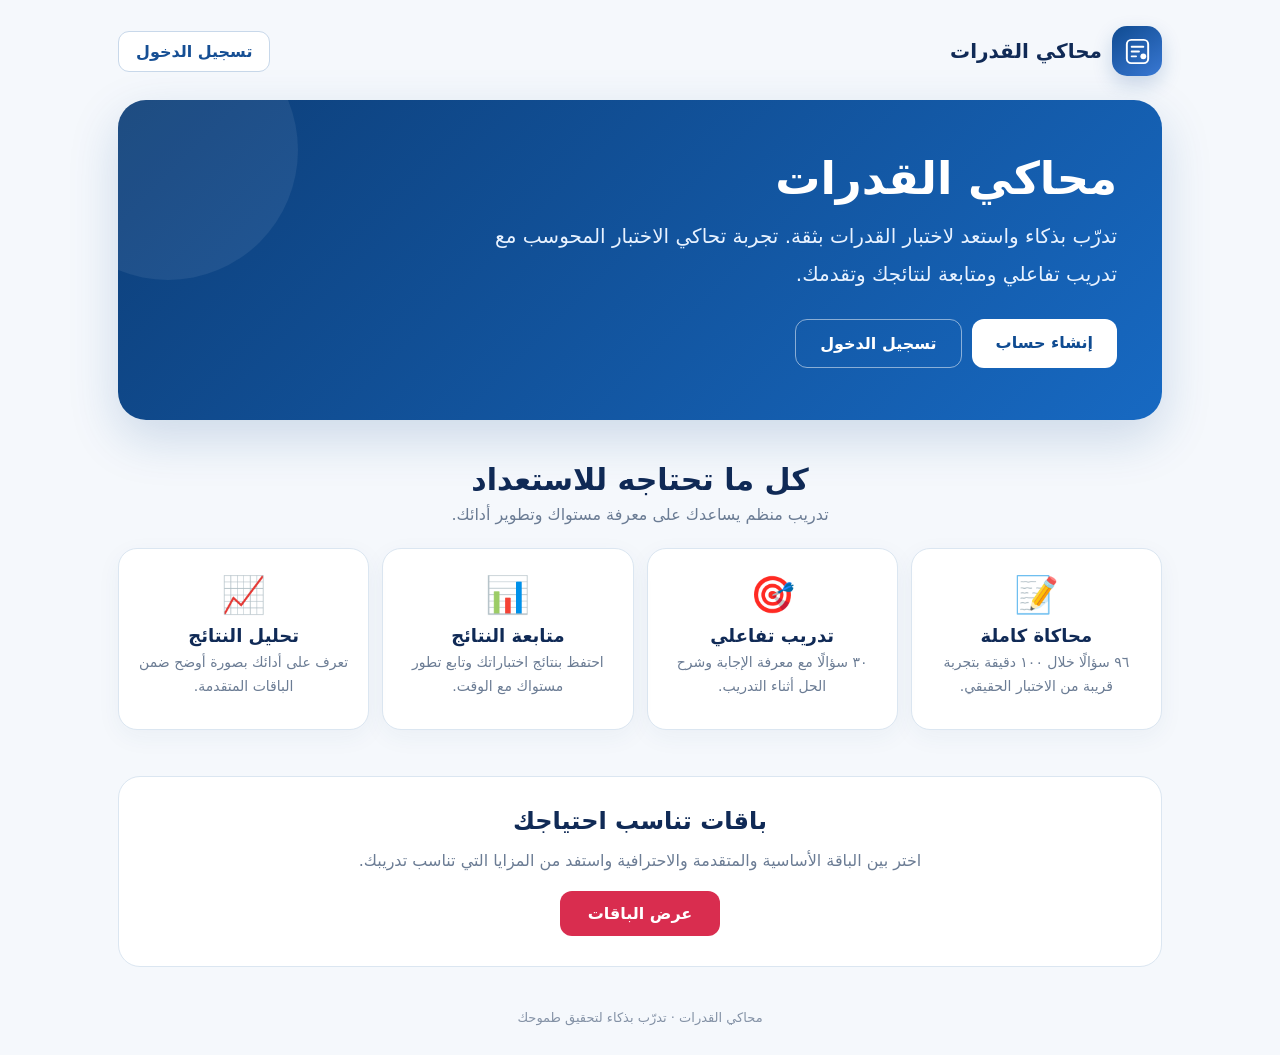
==== commit abb83c65: "Simplify landing page signup and login actions" ====
--- a/index.html
+++ b/index.html
@@ -1 +1 @@
-<!doctype html><html lang="ar" dir="rtl"><head><meta charset="utf-8"><meta name="viewport" content="width=device-width,initial-scale=1"><title>محاكي القدرات</title><style>*{box-sizing:border-box}body{margin:0;background:#f5f8fc;color:#102a56;font-family:system-ui,-apple-system,"Segoe UI",Tahoma,sans-serif}.wrap{max-width:1080px;margin:auto;padding:18px}.nav{display:flex;align-items:center;justify-content:space-between;padding:8px 0 24px}.brand{display:flex;align-items:center;gap:10px;font-weight:900;font-size:20px}.logo{width:50px;height:50px;border-radius:15px;background:linear-gradient(145deg,#0f4b91,#3978d3);color:#fff;display:grid;place-items:center;box-shadow:0 8px 20px rgba(15,75,145,.2)}.logo svg{width:31px}.login{padding:10px 17px;border:1px solid #c8d8ea;border-radius:11px;color:#164f94;text-decoration:none;font-weight:800;background:#fff}.hero{position:relative;overflow:hidden;background:linear-gradient(135deg,#0d3e78,#1769c2);border-radius:28px;padding:52px 45px;color:#fff;box-shadow:0 18px 50px rgba(15,75,145,.18)}.hero:after{content:"";position:absolute;width:260px;height:260px;border-radius:50%;background:rgba(255,255,255,.07);left:-80px;top:-80px}.hero h1{font-size:45px;margin:0 0 12px}.hero p{font-size:20px;line-height:1.9;margin:0 0 26px;max-width:650px;color:#e8f2ff}.actions{display:flex;gap:10px;flex-wrap:wrap}.primary,.secondary{padding:14px 24px;border-radius:12px;text-decoration:none;font-weight:900}.primary{background:#fff;color:#0f4b91}.secondary{border:1px solid rgba(255,255,255,.5);color:#fff}.section{padding:42px 0 8px;text-align:center}.section h2{font-size:30px;margin:0 0 8px}.section>p{color:#6b7c94;margin:0 0 24px}.features{display:grid;grid-template-columns:repeat(4,1fr);gap:13px}.feature{background:#fff;border:1px solid #dbe6f1;border-radius:19px;padding:25px 16px;box-shadow:0 7px 24px rgba(30,70,120,.05)}.ico{font-size:36px;margin-bottom:9px}.feature h3{margin:5px 0;font-size:18px}.feature p{color:#6b7c94;line-height:1.7;font-size:14px;margin:5px 0}.trial{margin-top:38px;background:#fff7e6;border:1px solid #f3daa3;border-radius:22px;padding:30px;display:flex;align-items:center;justify-content:space-between;gap:20px;text-align:right}.trial h2{margin:0 0 7px}.trial p{margin:0;color:#6b7280}.trial a{white-space:nowrap;background:#c68400;color:#fff;text-decoration:none;padding:14px 22px;border-radius:12px;font-weight:900}.plans{margin:38px 0 15px;background:#fff;border:1px solid #dbe6f1;border-radius:22px;padding:30px;text-align:center}.plans h2{margin:0 0 7px}.plans p{color:#6b7c94}.plans a{display:inline-block;background:#d92d4f;color:#fff;text-decoration:none;padding:13px 28px;border-radius:12px;font-weight:900;margin-top:5px}footer{text-align:center;color:#8492a6;padding:28px 0 12px;font-size:13px}@media(max-width:700px){.wrap{padding:12px}.nav{padding-bottom:15px}.brand{font-size:16px}.logo{width:43px;height:43px}.login{font-size:13px;padding:9px 12px}.hero{padding:35px 22px;border-radius:22px}.hero h1{font-size:32px}.hero p{font-size:16px}.primary,.secondary{padding:12px 16px;font-size:14px}.section{padding-top:30px}.section h2{font-size:24px}.features{grid-template-columns:1fr 1fr;gap:9px}.feature{padding:18px 9px}.ico{font-size:29px}.feature h3{font-size:15px}.feature p{font-size:12px}.trial{padding:22px 16px;display:block;text-align:center}.trial h2{font-size:21px}.trial a{display:block;margin-top:17px}.plans{padding:23px 15px}}</style></head><body><main class="wrap"><nav class="nav"><div class="brand"><span class="logo"><svg viewBox="0 0 64 64" fill="none"><rect x="10" y="8" width="44" height="48" rx="9" stroke="white" stroke-width="4"/><path d="M20 22h24M20 32h15M20 42h9" stroke="white" stroke-width="4" stroke-linecap="round"/><circle cx="44" cy="42" r="6" fill="white"/></svg></span><span>محاكي القدرات</span></div><a class="login" href="login.html">تسجيل الدخول</a></nav><section class="hero"><h1>محاكي القدرات</h1><p>تدرّب بذكاء واستعد لاختبار القدرات بثقة. تجربة تحاكي الاختبار المحوسب مع تدريب تفاعلي ومتابعة لنتائجك وتقدمك.</p><div class="actions"><a class="primary" href="login.html?mode=signup">ابدأ الآن</a><a class="secondary" href="login.html">لدي حساب</a></div></section><section class="section"><h2>كل ما تحتاجه للاستعداد</h2><p>تدريب منظم يساعدك على معرفة مستواك وتطوير أدائك.</p><div class="features"><article class="feature"><div class="ico">📝</div><h3>محاكاة كاملة</h3><p>٩٦ سؤالًا خلال ١٠٠ دقيقة بتجربة قريبة من الاختبار الحقيقي.</p></article><article class="feature"><div class="ico">🎯</div><h3>تدريب تفاعلي</h3><p>٣٠ سؤالًا مع معرفة الإجابة وشرح الحل أثناء التدريب.</p></article><article class="feature"><div class="ico">📊</div><h3>متابعة النتائج</h3><p>احتفظ بنتائج اختباراتك وتابع تطور مستواك مع الوقت.</p></article><article class="feature"><div class="ico">📈</div><h3>تحليل النتائج</h3><p>تعرف على أدائك بصورة أوضح ضمن الباقات المتقدمة.</p></article></div></section><section class="trial"><div><h2>جرّب المحاكي مجانًا</h2><p>تجربة سريعة من ٨ أسئلة خلال ٥ دقائق للتعرف على المحاكي.</p></div><a href="login.html?reason=login">ابدأ التجربة المجانية</a></section><section class="plans"><h2>باقات تناسب احتياجك</h2><p>اختر بين الباقة الأساسية والمتقدمة والاحترافية واستفد من المزايا التي تناسب تدريبك.</p><a href="subscription.html">عرض الباقات</a></section><footer>محاكي القدرات · تدرّب بذكاء لتحقيق طموحك</footer></main></body></html>+<!doctype html><html lang="ar" dir="rtl"><head><meta charset="utf-8"><meta name="viewport" content="width=device-width,initial-scale=1"><title>محاكي القدرات</title><style>*{box-sizing:border-box}body{margin:0;background:#f5f8fc;color:#102a56;font-family:system-ui,-apple-system,"Segoe UI",Tahoma,sans-serif}.wrap{max-width:1080px;margin:auto;padding:18px}.nav{display:flex;align-items:center;justify-content:space-between;padding:8px 0 24px}.brand{display:flex;align-items:center;gap:10px;font-weight:900;font-size:20px}.logo{width:50px;height:50px;border-radius:15px;background:linear-gradient(145deg,#0f4b91,#3978d3);color:#fff;display:grid;place-items:center;box-shadow:0 8px 20px rgba(15,75,145,.2)}.logo svg{width:31px}.login{padding:10px 17px;border:1px solid #c8d8ea;border-radius:11px;color:#164f94;text-decoration:none;font-weight:800;background:#fff}.hero{position:relative;overflow:hidden;background:linear-gradient(135deg,#0d3e78,#1769c2);border-radius:28px;padding:52px 45px;color:#fff;box-shadow:0 18px 50px rgba(15,75,145,.18)}.hero:after{content:"";position:absolute;width:260px;height:260px;border-radius:50%;background:rgba(255,255,255,.07);left:-80px;top:-80px}.hero h1{font-size:45px;margin:0 0 12px}.hero p{font-size:20px;line-height:1.9;margin:0 0 26px;max-width:650px;color:#e8f2ff}.actions{display:flex;gap:10px;flex-wrap:wrap}.primary,.secondary{padding:14px 24px;border-radius:12px;text-decoration:none;font-weight:900}.primary{background:#fff;color:#0f4b91}.secondary{border:1px solid rgba(255,255,255,.5);color:#fff}.section{padding:42px 0 8px;text-align:center}.section h2{font-size:30px;margin:0 0 8px}.section>p{color:#6b7c94;margin:0 0 24px}.features{display:grid;grid-template-columns:repeat(4,1fr);gap:13px}.feature{background:#fff;border:1px solid #dbe6f1;border-radius:19px;padding:25px 16px;box-shadow:0 7px 24px rgba(30,70,120,.05)}.ico{font-size:36px;margin-bottom:9px}.feature h3{margin:5px 0;font-size:18px}.feature p{color:#6b7c94;line-height:1.7;font-size:14px;margin:5px 0}.plans{margin:38px 0 15px;background:#fff;border:1px solid #dbe6f1;border-radius:22px;padding:30px;text-align:center}.plans h2{margin:0 0 7px}.plans p{color:#6b7c94}.plans a{display:inline-block;background:#d92d4f;color:#fff;text-decoration:none;padding:13px 28px;border-radius:12px;font-weight:900;margin-top:5px}footer{text-align:center;color:#8492a6;padding:28px 0 12px;font-size:13px}@media(max-width:700px){.wrap{padding:12px}.nav{padding-bottom:15px}.brand{font-size:16px}.logo{width:43px;height:43px}.login{font-size:13px;padding:9px 12px}.hero{padding:35px 22px;border-radius:22px}.hero h1{font-size:32px}.hero p{font-size:16px}.primary,.secondary{padding:12px 16px;font-size:14px}.section{padding-top:30px}.section h2{font-size:24px}.features{grid-template-columns:1fr 1fr;gap:9px}.feature{padding:18px 9px}.ico{font-size:29px}.feature h3{font-size:15px}.feature p{font-size:12px}.plans{padding:23px 15px}}</style></head><body><main class="wrap"><nav class="nav"><div class="brand"><span class="logo"><svg viewBox="0 0 64 64" fill="none"><rect x="10" y="8" width="44" height="48" rx="9" stroke="white" stroke-width="4"/><path d="M20 22h24M20 32h15M20 42h9" stroke="white" stroke-width="4" stroke-linecap="round"/><circle cx="44" cy="42" r="6" fill="white"/></svg></span><span>محاكي القدرات</span></div><a class="login" href="login.html">تسجيل الدخول</a></nav><section class="hero"><h1>محاكي القدرات</h1><p>تدرّب بذكاء واستعد لاختبار القدرات بثقة. تجربة تحاكي الاختبار المحوسب مع تدريب تفاعلي ومتابعة لنتائجك وتقدمك.</p><div class="actions"><a class="primary" href="login.html?mode=signup">إنشاء حساب</a><a class="secondary" href="login.html">تسجيل الدخول</a></div></section><section class="section"><h2>كل ما تحتاجه للاستعداد</h2><p>تدريب منظم يساعدك على معرفة مستواك وتطوير أدائك.</p><div class="features"><article class="feature"><div class="ico">📝</div><h3>محاكاة كاملة</h3><p>٩٦ سؤالًا خلال ١٠٠ دقيقة بتجربة قريبة من الاختبار الحقيقي.</p></article><article class="feature"><div class="ico">🎯</div><h3>تدريب تفاعلي</h3><p>٣٠ سؤالًا مع معرفة الإجابة وشرح الحل أثناء التدريب.</p></article><article class="feature"><div class="ico">📊</div><h3>متابعة النتائج</h3><p>احتفظ بنتائج اختباراتك وتابع تطور مستواك مع الوقت.</p></article><article class="feature"><div class="ico">📈</div><h3>تحليل النتائج</h3><p>تعرف على أدائك بصورة أوضح ضمن الباقات المتقدمة.</p></article></div></section><section class="plans"><h2>باقات تناسب احتياجك</h2><p>اختر بين الباقة الأساسية والمتقدمة والاحترافية واستفد من المزايا التي تناسب تدريبك.</p><a href="subscription.html">عرض الباقات</a></section><footer>محاكي القدرات · تدرّب بذكاء لتحقيق طموحك</footer></main></body></html>
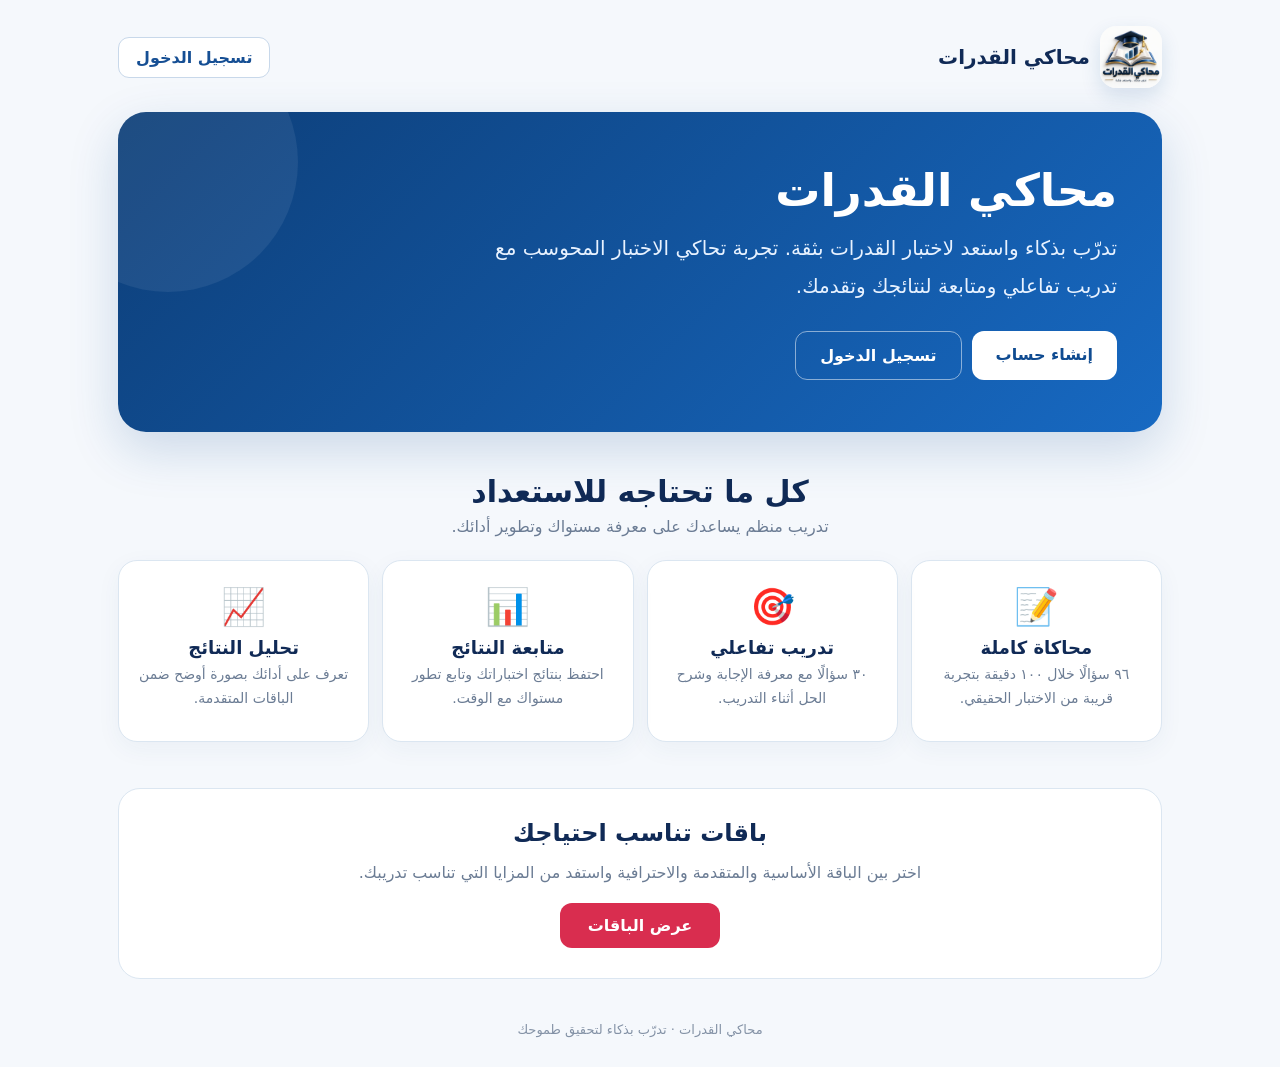
==== commit c2978b67: "Use new 3D Qudrat logo on landing page" ====
--- a/index.html
+++ b/index.html
@@ -1 +1 @@
-<!doctype html><html lang="ar" dir="rtl"><head><meta charset="utf-8"><meta name="viewport" content="width=device-width,initial-scale=1"><title>محاكي القدرات</title><style>*{box-sizing:border-box}body{margin:0;background:#f5f8fc;color:#102a56;font-family:system-ui,-apple-system,"Segoe UI",Tahoma,sans-serif}.wrap{max-width:1080px;margin:auto;padding:18px}.nav{display:flex;align-items:center;justify-content:space-between;padding:8px 0 24px}.brand{display:flex;align-items:center;gap:10px;font-weight:900;font-size:20px}.logo{width:50px;height:50px;border-radius:15px;background:linear-gradient(145deg,#0f4b91,#3978d3);color:#fff;display:grid;place-items:center;box-shadow:0 8px 20px rgba(15,75,145,.2)}.logo svg{width:31px}.login{padding:10px 17px;border:1px solid #c8d8ea;border-radius:11px;color:#164f94;text-decoration:none;font-weight:800;background:#fff}.hero{position:relative;overflow:hidden;background:linear-gradient(135deg,#0d3e78,#1769c2);border-radius:28px;padding:52px 45px;color:#fff;box-shadow:0 18px 50px rgba(15,75,145,.18)}.hero:after{content:"";position:absolute;width:260px;height:260px;border-radius:50%;background:rgba(255,255,255,.07);left:-80px;top:-80px}.hero h1{font-size:45px;margin:0 0 12px}.hero p{font-size:20px;line-height:1.9;margin:0 0 26px;max-width:650px;color:#e8f2ff}.actions{display:flex;gap:10px;flex-wrap:wrap}.primary,.secondary{padding:14px 24px;border-radius:12px;text-decoration:none;font-weight:900}.primary{background:#fff;color:#0f4b91}.secondary{border:1px solid rgba(255,255,255,.5);color:#fff}.section{padding:42px 0 8px;text-align:center}.section h2{font-size:30px;margin:0 0 8px}.section>p{color:#6b7c94;margin:0 0 24px}.features{display:grid;grid-template-columns:repeat(4,1fr);gap:13px}.feature{background:#fff;border:1px solid #dbe6f1;border-radius:19px;padding:25px 16px;box-shadow:0 7px 24px rgba(30,70,120,.05)}.ico{font-size:36px;margin-bottom:9px}.feature h3{margin:5px 0;font-size:18px}.feature p{color:#6b7c94;line-height:1.7;font-size:14px;margin:5px 0}.plans{margin:38px 0 15px;background:#fff;border:1px solid #dbe6f1;border-radius:22px;padding:30px;text-align:center}.plans h2{margin:0 0 7px}.plans p{color:#6b7c94}.plans a{display:inline-block;background:#d92d4f;color:#fff;text-decoration:none;padding:13px 28px;border-radius:12px;font-weight:900;margin-top:5px}footer{text-align:center;color:#8492a6;padding:28px 0 12px;font-size:13px}@media(max-width:700px){.wrap{padding:12px}.nav{padding-bottom:15px}.brand{font-size:16px}.logo{width:43px;height:43px}.login{font-size:13px;padding:9px 12px}.hero{padding:35px 22px;border-radius:22px}.hero h1{font-size:32px}.hero p{font-size:16px}.primary,.secondary{padding:12px 16px;font-size:14px}.section{padding-top:30px}.section h2{font-size:24px}.features{grid-template-columns:1fr 1fr;gap:9px}.feature{padding:18px 9px}.ico{font-size:29px}.feature h3{font-size:15px}.feature p{font-size:12px}.plans{padding:23px 15px}}</style></head><body><main class="wrap"><nav class="nav"><div class="brand"><span class="logo"><svg viewBox="0 0 64 64" fill="none"><rect x="10" y="8" width="44" height="48" rx="9" stroke="white" stroke-width="4"/><path d="M20 22h24M20 32h15M20 42h9" stroke="white" stroke-width="4" stroke-linecap="round"/><circle cx="44" cy="42" r="6" fill="white"/></svg></span><span>محاكي القدرات</span></div><a class="login" href="login.html">تسجيل الدخول</a></nav><section class="hero"><h1>محاكي القدرات</h1><p>تدرّب بذكاء واستعد لاختبار القدرات بثقة. تجربة تحاكي الاختبار المحوسب مع تدريب تفاعلي ومتابعة لنتائجك وتقدمك.</p><div class="actions"><a class="primary" href="login.html?mode=signup">إنشاء حساب</a><a class="secondary" href="login.html">تسجيل الدخول</a></div></section><section class="section"><h2>كل ما تحتاجه للاستعداد</h2><p>تدريب منظم يساعدك على معرفة مستواك وتطوير أدائك.</p><div class="features"><article class="feature"><div class="ico">📝</div><h3>محاكاة كاملة</h3><p>٩٦ سؤالًا خلال ١٠٠ دقيقة بتجربة قريبة من الاختبار الحقيقي.</p></article><article class="feature"><div class="ico">🎯</div><h3>تدريب تفاعلي</h3><p>٣٠ سؤالًا مع معرفة الإجابة وشرح الحل أثناء التدريب.</p></article><article class="feature"><div class="ico">📊</div><h3>متابعة النتائج</h3><p>احتفظ بنتائج اختباراتك وتابع تطور مستواك مع الوقت.</p></article><article class="feature"><div class="ico">📈</div><h3>تحليل النتائج</h3><p>تعرف على أدائك بصورة أوضح ضمن الباقات المتقدمة.</p></article></div></section><section class="plans"><h2>باقات تناسب احتياجك</h2><p>اختر بين الباقة الأساسية والمتقدمة والاحترافية واستفد من المزايا التي تناسب تدريبك.</p><a href="subscription.html">عرض الباقات</a></section><footer>محاكي القدرات · تدرّب بذكاء لتحقيق طموحك</footer></main></body></html>+<!doctype html><html lang="ar" dir="rtl"><head><meta charset="utf-8"><meta name="viewport" content="width=device-width,initial-scale=1"><title>محاكي القدرات</title><style>*{box-sizing:border-box}body{margin:0;background:#f5f8fc;color:#102a56;font-family:system-ui,-apple-system,"Segoe UI",Tahoma,sans-serif}.wrap{max-width:1080px;margin:auto;padding:18px}.nav{display:flex;align-items:center;justify-content:space-between;padding:8px 0 24px}.brand{display:flex;align-items:center;gap:10px;font-weight:900;font-size:20px}.logo{width:62px;height:62px;border-radius:16px;object-fit:cover;display:block;box-shadow:0 8px 20px rgba(15,75,145,.14)}.login{padding:10px 17px;border:1px solid #c8d8ea;border-radius:11px;color:#164f94;text-decoration:none;font-weight:800;background:#fff}.hero{position:relative;overflow:hidden;background:linear-gradient(135deg,#0d3e78,#1769c2);border-radius:28px;padding:52px 45px;color:#fff;box-shadow:0 18px 50px rgba(15,75,145,.18)}.hero:after{content:"";position:absolute;width:260px;height:260px;border-radius:50%;background:rgba(255,255,255,.07);left:-80px;top:-80px}.hero h1{font-size:45px;margin:0 0 12px}.hero p{font-size:20px;line-height:1.9;margin:0 0 26px;max-width:650px;color:#e8f2ff}.actions{display:flex;gap:10px;flex-wrap:wrap}.primary,.secondary{padding:14px 24px;border-radius:12px;text-decoration:none;font-weight:900}.primary{background:#fff;color:#0f4b91}.secondary{border:1px solid rgba(255,255,255,.5);color:#fff}.section{padding:42px 0 8px;text-align:center}.section h2{font-size:30px;margin:0 0 8px}.section>p{color:#6b7c94;margin:0 0 24px}.features{display:grid;grid-template-columns:repeat(4,1fr);gap:13px}.feature{background:#fff;border:1px solid #dbe6f1;border-radius:19px;padding:25px 16px;box-shadow:0 7px 24px rgba(30,70,120,.05)}.ico{font-size:36px;margin-bottom:9px}.feature h3{margin:5px 0;font-size:18px}.feature p{color:#6b7c94;line-height:1.7;font-size:14px;margin:5px 0}.plans{margin:38px 0 15px;background:#fff;border:1px solid #dbe6f1;border-radius:22px;padding:30px;text-align:center}.plans h2{margin:0 0 7px}.plans p{color:#6b7c94}.plans a{display:inline-block;background:#d92d4f;color:#fff;text-decoration:none;padding:13px 28px;border-radius:12px;font-weight:900;margin-top:5px}footer{text-align:center;color:#8492a6;padding:28px 0 12px;font-size:13px}@media(max-width:700px){.wrap{padding:12px}.nav{padding-bottom:15px}.brand{font-size:16px}.logo{width:52px;height:52px;border-radius:14px}.login{font-size:13px;padding:9px 12px}.hero{padding:35px 22px;border-radius:22px}.hero h1{font-size:32px}.hero p{font-size:16px}.primary,.secondary{padding:12px 16px;font-size:14px}.section{padding-top:30px}.section h2{font-size:24px}.features{grid-template-columns:1fr 1fr;gap:9px}.feature{padding:18px 9px}.ico{font-size:29px}.feature h3{font-size:15px}.feature p{font-size:12px}.plans{padding:23px 15px}}</style></head><body><main class="wrap"><nav class="nav"><div class="brand"><img class="logo" src="0422A868-5CFA-4BA1-BF3B-3F489BA7533A.png" alt="شعار محاكي القدرات"><span>محاكي القدرات</span></div><a class="login" href="login.html">تسجيل الدخول</a></nav><section class="hero"><h1>محاكي القدرات</h1><p>تدرّب بذكاء واستعد لاختبار القدرات بثقة. تجربة تحاكي الاختبار المحوسب مع تدريب تفاعلي ومتابعة لنتائجك وتقدمك.</p><div class="actions"><a class="primary" href="login.html?mode=signup">إنشاء حساب</a><a class="secondary" href="login.html">تسجيل الدخول</a></div></section><section class="section"><h2>كل ما تحتاجه للاستعداد</h2><p>تدريب منظم يساعدك على معرفة مستواك وتطوير أدائك.</p><div class="features"><article class="feature"><div class="ico">📝</div><h3>محاكاة كاملة</h3><p>٩٦ سؤالًا خلال ١٠٠ دقيقة بتجربة قريبة من الاختبار الحقيقي.</p></article><article class="feature"><div class="ico">🎯</div><h3>تدريب تفاعلي</h3><p>٣٠ سؤالًا مع معرفة الإجابة وشرح الحل أثناء التدريب.</p></article><article class="feature"><div class="ico">📊</div><h3>متابعة النتائج</h3><p>احتفظ بنتائج اختباراتك وتابع تطور مستواك مع الوقت.</p></article><article class="feature"><div class="ico">📈</div><h3>تحليل النتائج</h3><p>تعرف على أدائك بصورة أوضح ضمن الباقات المتقدمة.</p></article></div></section><section class="plans"><h2>باقات تناسب احتياجك</h2><p>اختر بين الباقة الأساسية والمتقدمة والاحترافية واستفد من المزايا التي تناسب تدريبك.</p><a href="subscription.html">عرض الباقات</a></section><footer>محاكي القدرات · تدرّب بذكاء لتحقيق طموحك</footer></main></body></html>
